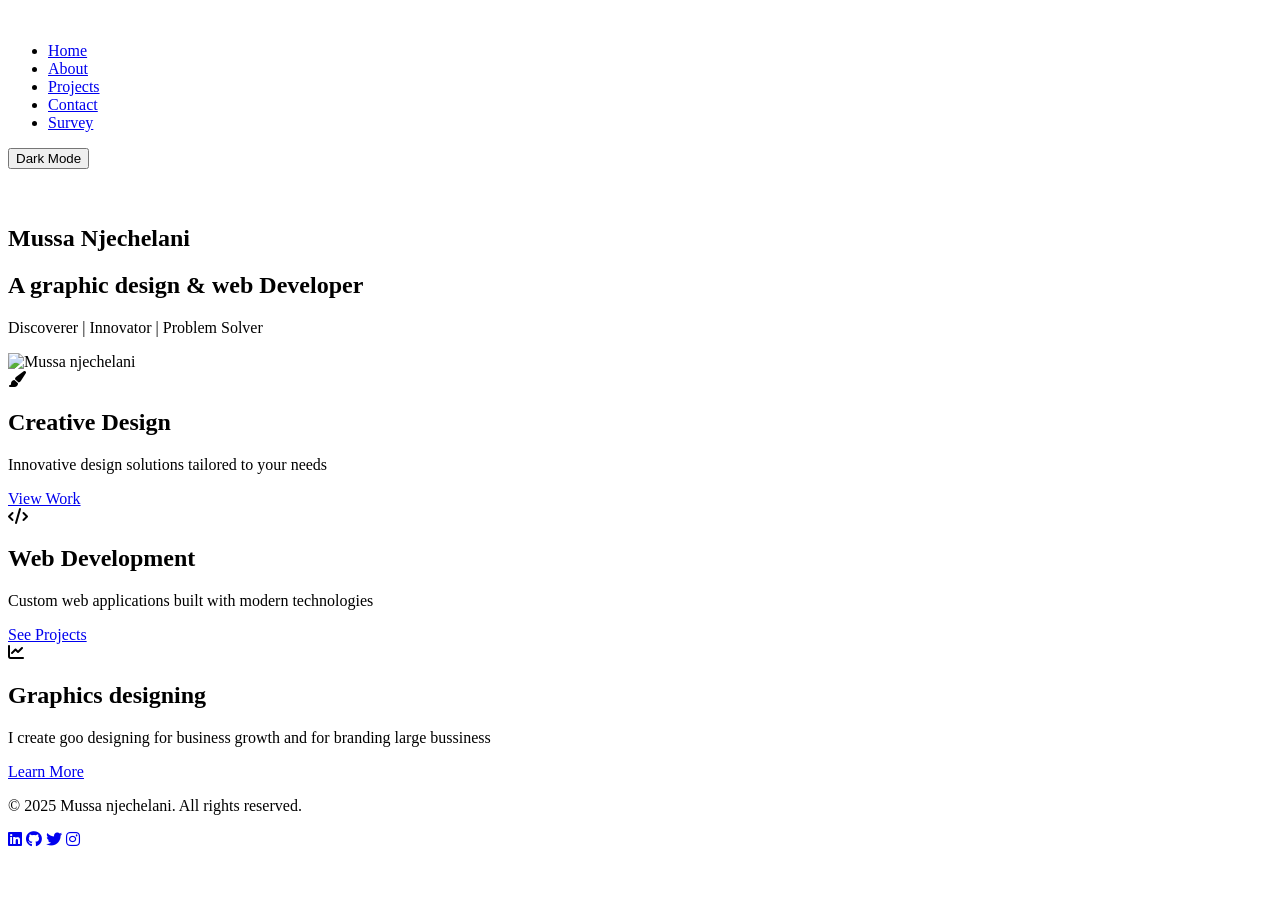
==== index.html @ d5f49f1e "Add files via upload" ====
<!DOCTYPE html>
<html lang="en">
<head>
    <meta charset="UTF-8">
    <meta name="viewport" content="width=device-width, initial-scale=1.0">
    <meta name="description" content="Professional portfolio of Mussa njechelani, Creative Photoshop & A&B Scale Developer">
    <meta name="keywords" content="portfolio, web development, design, Photoshop, developer">
    <meta name="author" content="Mussa Njechelani">
    <title>Pesonal portifolio | Homepage</title>
    <link rel="stylesheet" href="/css/style.css">
    <link rel="stylesheet" href="https://cdnjs.cloudflare.com/ajax/libs/font-awesome/6.0.0-beta3/css/all.min.css">
</head>
<body class="light-mode">
    <header>
        <div class="container">
            <div id="branding">
                <div class="logo">
                <img src="images/njechelani logo 3.png" width="100" alt="">
                </div>
            </div>
            <nav id="main-nav">
                <ul>
                    <li class="current"><a href="index.html">Home</a></li>
                    <li><a href="about.html">About</a></li>
                    <li><a href="projects.html">Projects</a></li>
                    <li><a href="contact.html">Contact</a></li>
                    <li><a href="survey.html">Survey</a></li>
                </ul>
            </nav>
            <button id="theme-toggle" class="theme-btn">Dark Mode</button>
        </div>
    </header>
<br><br>
    <section id="hero">
        <div class="container">
            <div id="greeting"></div>
            <h1>Mussa Njechelani</h1>
            <h2>A graphic design & web Developer</h2>
            <p>Discoverer | Innovator | Problem Solver</p>
            <img src="../images/mussa.png" width="40%" alt="Mussa njechelani" usemap="#profilemap">
            <map name="profilemap">
                <area shape="circle" coords="75,75,50" href="about.html" alt="About me">
            </map>
        </div>
    </section>

    <section id="quick-links">
        <div class="container">
            <article>
                <i class="fas fa-paint-brush"></i>
                <h2>Creative Design</h2>
                <p>Innovative design solutions tailored to your needs</p>
                <a href="projects.html" class="btn">View Work</a>
            </article>
            <article>
                <i class="fas fa-code"></i>
                <h2>Web Development</h2>
                <p>Custom web applications built with modern technologies</p>
                <a href="projects.html" class="btn">See Projects</a>
            </article>
            <article>
                <i class="fas fa-chart-line"></i>
                <h2>Graphics designing</h2>
                <p>I create goo designing for business growth and for branding large bussiness</p>
                <a href="about.html" class="btn">Learn More</a>
            </article>
        </div>
    </section>

    <footer>
        <div class="container">
            <div class="container">
                <p>&copy; 2025 Mussa njechelani. All rights reserved.</p>
                <div class="social">
                    <a href="#"><i class="fab fa-linkedin"></i></a>
                    <a href="#"><i class="fab fa-github"></i></a>
                    <a href="#"><i class="fab fa-twitter"></i></a>
                    <a href="#"><i class="fab fa-instagram"></i></a>
                </div>
            </div>
    </footer>

    <script src="/js/script.js"></script>
</body>
</html>
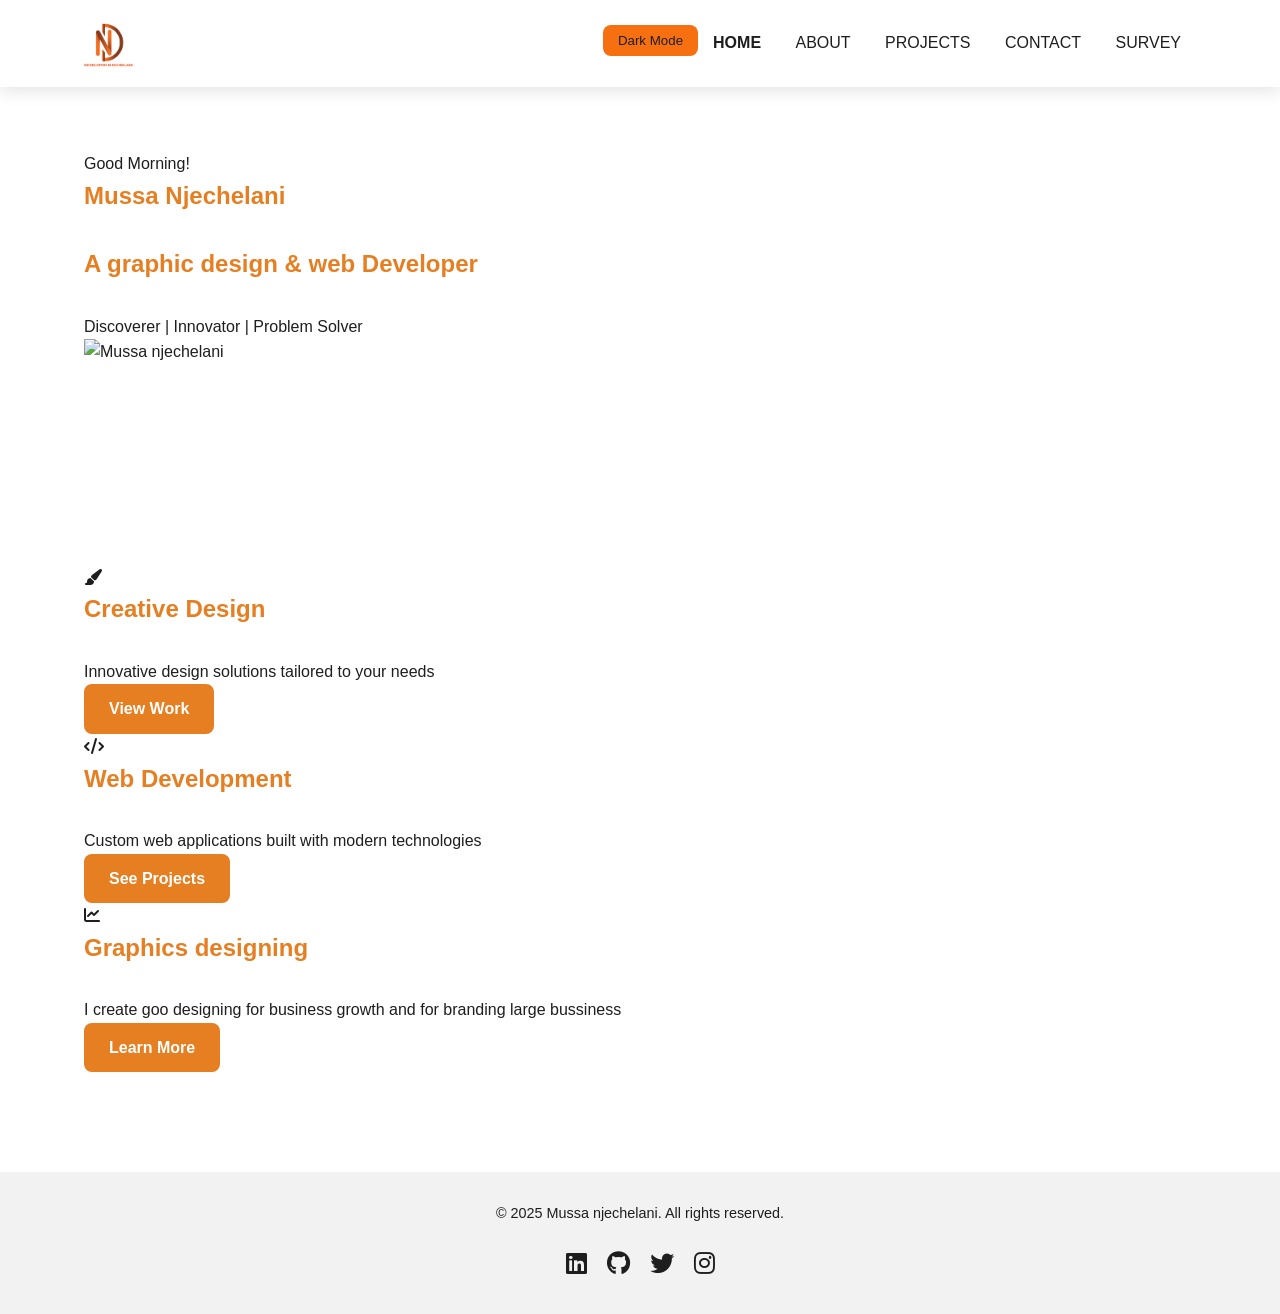
==== commit 62e1fd4d: "Update index.html" ====
--- a/index.html
+++ b/index.html
@@ -7,7 +7,7 @@
     <meta name="keywords" content="portfolio, web development, design, Photoshop, developer">
     <meta name="author" content="Mussa Njechelani">
     <title>Pesonal portifolio | Homepage</title>
-    <link rel="stylesheet" href="/css/style.css">
+    <link rel="stylesheet" href="style.css">
     <link rel="stylesheet" href="https://cdnjs.cloudflare.com/ajax/libs/font-awesome/6.0.0-beta3/css/all.min.css">
 </head>
 <body class="light-mode">
@@ -15,7 +15,7 @@
         <div class="container">
             <div id="branding">
                 <div class="logo">
-                <img src="images/njechelani logo 3.png" width="100" alt="">
+                <img src="njechelani logo 3.png" width="100" alt="">
                 </div>
             </div>
             <nav id="main-nav">
@@ -37,7 +37,7 @@
             <h1>Mussa Njechelani</h1>
             <h2>A graphic design & web Developer</h2>
             <p>Discoverer | Innovator | Problem Solver</p>
-            <img src="../images/mussa.png" width="40%" alt="Mussa njechelani" usemap="#profilemap">
+            <img src="mussa.png" width="40%" alt="Mussa njechelani" usemap="#profilemap">
             <map name="profilemap">
                 <area shape="circle" coords="75,75,50" href="about.html" alt="About me">
             </map>
@@ -80,6 +80,6 @@
             </div>
     </footer>
 
-    <script src="/js/script.js"></script>
+    <script src="script.js"></script>
 </body>
-</html>+</html>
--- a/style.css
+++ b/style.css
@@ -0,0 +1,835 @@
+/* styles.css - Unified Styles for All Pages */
+
+:root {
+    /* Dark Mode Colors */
+    --dark-void: #16151A;
+    --liquid-lova: #F67011;
+    --gloun-lova: #873800;
+    --slate-grey: #262626;
+    --dusty-grey: #878787;
+    --marigold: #FFE4D0;
+    
+    /* Light Mode Colors */
+    --light-bg: #fff;
+    --light-text: #1e1e1e;
+    --light-card: #f2f2f2;
+    --light-highlight: #e67e22;
+    
+    /* Common Styles */
+    --border-radius: 8px;
+    --box-shadow: 0 5px 15px rgba(0, 0, 0, 0.1);
+    --transition: all 0.3s ease;
+    /* Common Variables */
+
+    --dark-void: #16151A;
+    --liquid-lova: #F67011;
+    --gloun-lova: #873800;
+    --slate-grey: #262626;
+    --dusty-grey: #878787;
+    --marigold: #FFE4D0;
+}
+
+header {
+    background: var(--light-bg);
+    color: var(--text-light);
+    padding: 20px 0;
+    position: fixed;
+    width: 100%;
+    top: 0;
+    z-index: 1000;
+    box-shadow: var(--box-shadow);
+    transition: var(--transition);
+  }
+  
+  .dark-mode header {
+    background: var(--primary-dark);
+    color: var(--text-dark);
+  }
+  
+  #branding {
+    float: left;
+  }
+  
+  #branding h1 {
+    font-size: 1.8rem;
+
+  }
+  
+  .highlight {
+    color: var(--accent-light);
+  }
+  
+  .dark-mode .highlight {
+    color: var(--accent-dark);
+  }
+  
+  /* Navigation */
+  #main-nav ul {
+    float: right;
+    list-style: none;
+    margin-top: 10px;
+  }
+  
+  #main-nav li {
+    display: inline;
+    padding: 0 15px;
+  }
+  
+  #main-nav a {
+    color: var(--text-light);
+    text-decoration: none;
+    text-transform: uppercase;
+    font-size: 1rem;
+    transition: var(--transition);
+  }
+  
+  .dark-mode #main-nav a {
+    color: var(--text-dark);
+  }
+  
+  #main-nav a:hover, #main-nav .current a {
+    color: var(--accent-light);
+    font-weight: bold;
+  }
+  
+  .dark-mode #main-nav a:hover, 
+  .dark-mode #main-nav .current a {
+    color: var(--accent-dark);
+  }
+  
+  /* Theme Toggle Button */
+  
+  .theme-btn {
+    background: var(--liquid-lova);
+    color: var(--text-light);
+    border: none;
+    padding: 8px 15px;
+    border-radius: var(--border-radius);
+    cursor: pointer;
+    float: right;
+    margin-left: 20px;
+    margin-top: 5px;
+    transition: var(--transition);
+  }
+
+  #theme-toggle:hover {
+    background-color: var(--gloun-lova); /* Hover effect with Gloun Lova */
+  }
+  .dark-mode .theme-btn {
+    background: var(--secondary-dark);
+    color: var(--text-dark);
+  }
+  
+  .theme-btn:hover {
+    background: var(--highlight);
+    transform: translateY(-2px);
+  }
+  
+  /* Mobile Menu Button */
+  .mobile-menu-btn {
+    display: none;
+    background: transparent;
+    border: none;
+    color: var(--text-light);
+    font-size: 1.5rem;
+    cursor: pointer;
+    float: right;
+    margin-top: 5px;
+  }
+  
+  .dark-mode .mobile-menu-btn {
+    color: var(--text-dark);
+  }
+
+/* Dark Mode Styling */
+body.dark-mode header {
+    background-color: var(--slate-grey);
+}
+
+body.dark-mode #branding h1 {
+    color: var(--marigold);
+}
+
+body.dark-mode #main-nav ul li a {
+    color: var(--marigold);
+}
+
+body.dark-mode #main-nav ul li a:hover {
+    color: var(--liquid-lova);
+}
+
+body.dark-mode #theme-toggle {
+    background-color: var(--liquid-lova);
+    color: white;
+}
+
+body.dark-mode #theme-toggle:hover {
+    background-color: var(--gloun-lova);
+}
+
+
+  
+
+
+
+
+/* Base Styles */
+* {
+    margin: 0;
+    padding: 0;
+    box-sizing: border-box;
+}
+
+body {
+    font-family: 'Segoe UI', sans-serif;
+    background-color: var(--dark-void);
+    color: var(--marigold);
+    line-height: 1.6;
+    transition: var(--transition);
+}
+
+body.light-mode {
+    background-color: var(--light-bg);
+    color: var(--light-text);
+}
+
+.container {
+    width: 90%;
+    max-width: 1200px;
+    margin: 0 auto;
+    padding: 0 20px;
+}
+
+/* Header/Navigation */
+.navbar {
+    position: fixed;
+    width: 100%;
+    background-color: var(--slate-grey);
+    color: white;
+    padding: 15px 10%;
+    display: flex;
+    justify-content: space-between;
+    align-items: center;
+    z-index: 1000;
+    top: 0;
+    transition: var(--transition);
+}
+
+body.light-mode .navbar {
+    background-color: var(--light-card);
+}
+
+.logo img {
+    width: 50px;
+    height: auto;
+    display: block;
+}
+
+.nav-links {
+    display: flex;
+    gap: 25px;
+    list-style: none;
+}
+
+.nav-links a {
+    color: var(--marigold);
+    text-decoration: none;
+    font-weight: 500;
+    transition: var(--transition);
+    display: flex;
+    align-items: center;
+    gap: 8px;
+}
+
+body.light-mode .nav-links a {
+    color: var(--light-text);
+}
+
+.nav-links a:hover {
+    color: var(--liquid-lova);
+}
+
+body.light-mode .nav-links a:hover {
+    color: var(--light-highlight);
+}
+
+.toggle-btn {
+    background: none;
+    border: none;
+    font-size: 1.4rem;
+    cursor: pointer;
+    color: var(--marigold);
+    transition: var(--transition);
+}
+
+body.light-mode .toggle-btn {
+    color: var(--light-text);
+}
+
+.toggle-btn:hover {
+    transform: scale(1.1);
+}
+
+/* Hero Section */
+.hero {
+    display: flex;
+    justify-content: space-between;
+    align-items: center;
+    padding: 150px 10% 60px;
+    background: linear-gradient(to right, var(--dark-void), var(--liquid-lova));
+    min-height: 100vh;
+}
+
+body.light-mode .hero {
+    background: linear-gradient(to right, var(--light-bg), var(--light-highlight));
+}
+
+.content h1 {
+    font-size: 2.5rem;
+    margin-bottom: 20px;
+}
+
+.content p {
+    font-size: 1.2rem;
+    color: var(--marigold);
+    margin-bottom: 30px;
+}
+
+body.light-mode .content p {
+    color: var(--light-text);
+}
+
+.highlight {
+    color: var(--liquid-lova);
+}
+
+body.light-mode .highlight {
+    color: var(--light-highlight);
+}
+
+.profile-pic {
+    width: 300px;
+    border-radius: var(--border-radius);
+    box-shadow: var(--box-shadow);
+    transition: var(--transition);
+}
+
+.profile-pic:hover {
+    transform: scale(1.05);
+}
+
+/* Common Section Styles */
+section {
+    padding: 100px 0;
+    position: relative;
+}
+
+h1, h2, h3 {
+    margin-bottom: 30px;
+    color: var(--liquid-lova);
+}
+
+body.light-mode h1,
+body.light-mode h2,
+body.light-mode h3 {
+    color: var(--light-highlight);
+}
+
+/* About Page */
+#about .container {
+    padding-top: 80px;
+}
+
+.two-column {
+    display: grid;
+    grid-template-columns: repeat(auto-fit, minmax(300px, 1fr));
+    gap: 30px;
+    margin-bottom: 50px;
+}
+
+#about article {
+    background-color: var(--slate-grey);
+    padding: 30px;
+    border-radius: var(--border-radius);
+    box-shadow: var(--box-shadow);
+    transition: var(--transition);
+}
+
+body.light-mode #about article {
+    background-color: var(--light-card);
+}
+
+#about article:hover {
+    transform: translateY(-10px);
+}
+
+#about h2 {
+    display: flex;
+    align-items: center;
+    gap: 15px;
+}
+
+.skills {
+    background-color: var(--slate-grey);
+    padding: 30px;
+    border-radius: var(--border-radius);
+    margin: 40px 0;
+    box-shadow: var(--box-shadow);
+}
+
+body.light-mode .skills {
+    background-color: var(--light-card);
+}
+
+table {
+    width: 100%;
+    border-collapse: collapse;
+    margin-top: 20px;
+}
+
+th {
+    background-color: var(--liquid-lova);
+    color: white;
+    padding: 15px;
+    text-align: left;
+}
+
+body.light-mode th {
+    background-color: var(--light-highlight);
+}
+
+td {
+    padding: 15px;
+    border-bottom: 1px solid var(--dark-void);
+    color: var(--marigold);
+}
+
+body.light-mode td {
+    color: var(--light-text);
+    border-bottom: 1px solid #ddd;
+}
+
+/* Projects Page */
+.three-column {
+    display: grid;
+    grid-template-columns: repeat(auto-fit, minmax(300px, 1fr));
+    gap: 30px;
+}
+
+.project-card {
+    background-color: var(--slate-grey);
+    border-radius: var(--border-radius);
+    overflow: hidden;
+    box-shadow: var(--box-shadow);
+    transition: var(--transition);
+}
+
+body.light-mode .project-card {
+    background-color: var(--light-card);
+}
+
+.project-card:hover {
+    transform: translateY(-10px);
+}
+
+.project-card img {
+    width: 100%;
+    height: 200px;
+    object-fit: cover;
+}
+
+.project-card h2 {
+    padding: 20px 20px 10px;
+}
+
+.project-card p {
+    padding: 0 20px 20px;
+    color: var(--dusty-grey);
+}
+
+body.light-mode .project-card p {
+    color: var(--light-text);
+}
+
+.project-details {
+    padding: 0 20px 20px;
+    display: none;
+}
+
+.details-btn {
+    background-color: var(--liquid-lova);
+    color: white;
+    border: none;
+    padding: 10px 20px;
+    margin: 0 20px 20px;
+    border-radius: var(--border-radius);
+    cursor: pointer;
+    transition: var(--transition);
+}
+
+body.light-mode .details-btn {
+    background-color: var(--light-highlight);
+}
+
+.details-btn:hover {
+    opacity: 0.9;
+}
+
+/* Contact Page */
+.contact-container {
+    display: grid;
+    grid-template-columns: repeat(auto-fit, minmax(300px, 1fr));
+    gap: 40px;
+}
+
+.contact-info {
+    background-color: var(--slate-grey);
+    padding: 30px;
+    border-radius: var(--border-radius);
+    box-shadow: var(--box-shadow);
+}
+
+body.light-mode .contact-info {
+    background-color: var(--light-card);
+}
+
+.contact-method {
+    display: flex;
+    align-items: center;
+    margin-bottom: 20px;
+    gap: 15px;
+}
+
+.contact-form {
+    background-color: var(--slate-grey);
+    padding: 30px;
+    border-radius: var(--border-radius);
+    box-shadow: var(--box-shadow);
+}
+
+body.light-mode .contact-form {
+    background-color: var(--light-card);
+}
+
+.form-group {
+    margin-bottom: 20px;
+}
+
+.form-group label {
+    display: block;
+    margin-bottom: 8px;
+    font-weight: 500;
+}
+
+.form-group input,
+.form-group select,
+.form-group textarea {
+    width: 100%;
+    padding: 12px;
+    border-radius: var(--border-radius);
+    border: none;
+    background-color: var(--dark-void);
+    color: var(--marigold);
+    transition: var(--transition);
+}
+
+body.light-mode .form-group input,
+body.light-mode .form-group select,
+body.light-mode .form-group textarea {
+    background-color: var(--light-bg);
+    color: var(--light-text);
+    border: 1px solid #ddd;
+}
+
+.form-group textarea {
+    resize: vertical;
+    min-height: 150px;
+}
+
+/* Survey Page */
+#survey-form {
+    background-color: var(--slate-grey);
+    padding: 30px;
+    border-radius: var(--border-radius);
+    box-shadow: var(--box-shadow);
+}
+
+body.light-mode #survey-form {
+    background-color: var(--light-card);
+}
+
+fieldset {
+    border: none;
+    margin-bottom: 30px;
+    padding: 0;
+}
+
+legend {
+    font-size: 1.2rem;
+    font-weight: 500;
+    margin-bottom: 15px;
+    color: var(--liquid-lova);
+    display: flex;
+    align-items: center;
+    gap: 10px;
+}
+
+body.light-mode legend {
+    color: var(--light-highlight);
+}
+
+.radio-group,
+.checkbox-group {
+    margin-bottom: 15px;
+    display: flex;
+    align-items: center;
+}
+
+.radio-group input,
+.checkbox-group input {
+    margin-right: 10px;
+}
+
+.char-counter {
+    text-align: right;
+    font-size: 0.8rem;
+    color: var(--dusty-grey);
+    margin-top: 5px;
+}
+
+/* Buttons */
+.btn {
+    background-color: var(--liquid-lova);
+    color: white;
+    border: none;
+    padding: 12px 25px;
+    border-radius: var(--border-radius);
+    font-weight: bold;
+    cursor: pointer;
+    transition: var(--transition);
+    display: inline-block;
+    text-decoration: none;
+    text-align: center;
+}
+
+body.light-mode .btn {
+    background-color: var(--light-highlight);
+}
+
+.btn:hover {
+    background-color: var(--gloun-lova);
+    transform: translateY(-3px);
+    box-shadow: 0 10px 20px rgba(0, 0, 0, 0.2);
+}
+
+body.light-mode .btn:hover {
+    background-color: #d35400;
+}
+
+.btn.outline {
+    background: transparent;
+    border: 2px solid var(--liquid-lova);
+    color: var(--liquid-lova);
+}
+
+body.light-mode .btn.outline {
+    border-color: var(--light-highlight);
+    color: var(--light-highlight);
+}
+
+.btn.outline:hover {
+    background-color: var(--liquid-lova);
+    color: white;
+}
+
+body.light-mode .btn.outline:hover {
+    background-color: var(--light-highlight);
+}
+
+/* Footer */
+footer {
+    background-color: var(--slate-grey);
+    text-align: center;
+    padding: 30px;
+    font-size: 0.9rem;
+    color: var(--dusty-grey);
+}
+
+body.light-mode footer {
+    background-color: var(--light-card);
+    color: var(--light-text);
+}
+
+.social {
+    display: flex;
+    justify-content: center;
+    gap: 20px;
+    margin-top: 20px;
+}
+
+.social a {
+    color: var(--marigold);
+    font-size: 1.5rem;
+    transition: var(--transition);
+}
+
+body.light-mode .social a {
+    color: var(--light-text);
+}
+
+.social a:hover {
+    color: var(--liquid-lova);
+    transform: translateY(-3px);
+}
+
+body.light-mode .social a:hover {
+    color: var(--light-highlight);
+}
+
+/* Form Validation */
+input:invalid,
+textarea:invalid,
+select:invalid {
+    border-color: #ff6b6b;
+}
+
+.error-message {
+    color: #ff6b6b;
+    font-size: 0.8rem;
+    margin-top: 5px;
+    display: none;
+}
+
+input:invalid + .error-message,
+textarea:invalid + .error-message,
+select:invalid + .error-message {
+    display: block;
+}
+
+/* Responsive Design */
+@media (max-width: 768px) {
+    .navbar {
+        padding: 15px 5%;
+    }
+    
+    .hero {
+        flex-direction: column;
+        text-align: center;
+        padding: 120px 5% 60px;
+    }
+    
+    .profile-pic {
+        margin-top: 30px;
+        width: 200px;
+    }
+    
+    section {
+        padding: 80px 0;
+    }
+    
+    .nav-links {
+        display: none;
+        flex-direction: column;
+        position: absolute;
+        top: 80px;
+        left: 0;
+        width: 100%;
+        background-color: var(--slate-grey);
+        padding: 20px;
+    }
+    
+    body.light-mode .nav-links {
+        background-color: var(--light-card);
+    }
+    
+    .nav-links.show {
+        display: flex;
+    }
+    
+    .mobile-menu-btn {
+        display: block;
+    }
+}
+
+/* Comments Section */
+.comments textarea {
+    width: 100%;
+    height: 150px;
+    padding: 15px;
+    border-radius: var(--border-radius);
+    border: none;
+    background-color: var(--slate-grey);
+    color: var(--marigold);
+    margin-bottom: 20px;
+    resize: vertical;
+}
+
+body.light-mode .comments textarea {
+    background-color: var(--light-card);
+    color: var(--light-text);
+    border: 1px solid #ddd;
+}
+
+#commentList {
+    list-style: none;
+}
+
+#commentList li {
+    background-color: var(--slate-grey);
+    padding: 15px;
+    margin-bottom: 15px;
+    border-radius: var(--border-radius);
+    position: relative;
+    padding-left: 50px;
+}
+
+body.light-mode #commentList li {
+    background-color: var(--light-card);
+}
+
+#commentList li:before {
+    content: "\f075";
+    font-family: "Font Awesome 6 Free";
+    font-weight: 900;
+    position: absolute;
+    left: 15px;
+    top: 15px;
+    color: var(--liquid-lova);
+}
+
+body.light-mode #commentList li:before {
+    color: var(--light-highlight);
+}
+
+/* Map Container */
+.map-container {
+    margin-top: 50px;
+    border-radius: var(--border-radius);
+    overflow: hidden;
+    box-shadow: var(--box-shadow);
+}
+
+/* Utility Classes */
+.text-center {
+    text-align: center;
+}
+
+.mt-20 {
+    margin-top: 20px;
+}
+
+.mb-20 {
+    margin-bottom: 20px;
+}
+
+.logo{
+    .logo {
+        width: 150px;
+        height: auto; /* Keeps the aspect ratio */
+        display: block; /* Prevents extra space under the image */
+        margin: 0 auto; /* Centers the logo if block-level */
+        padding: 10px 0; /* Optional spacing */
+        object-fit: contain; /* Optional: makes sure it scales well */
+      }
+      
+}
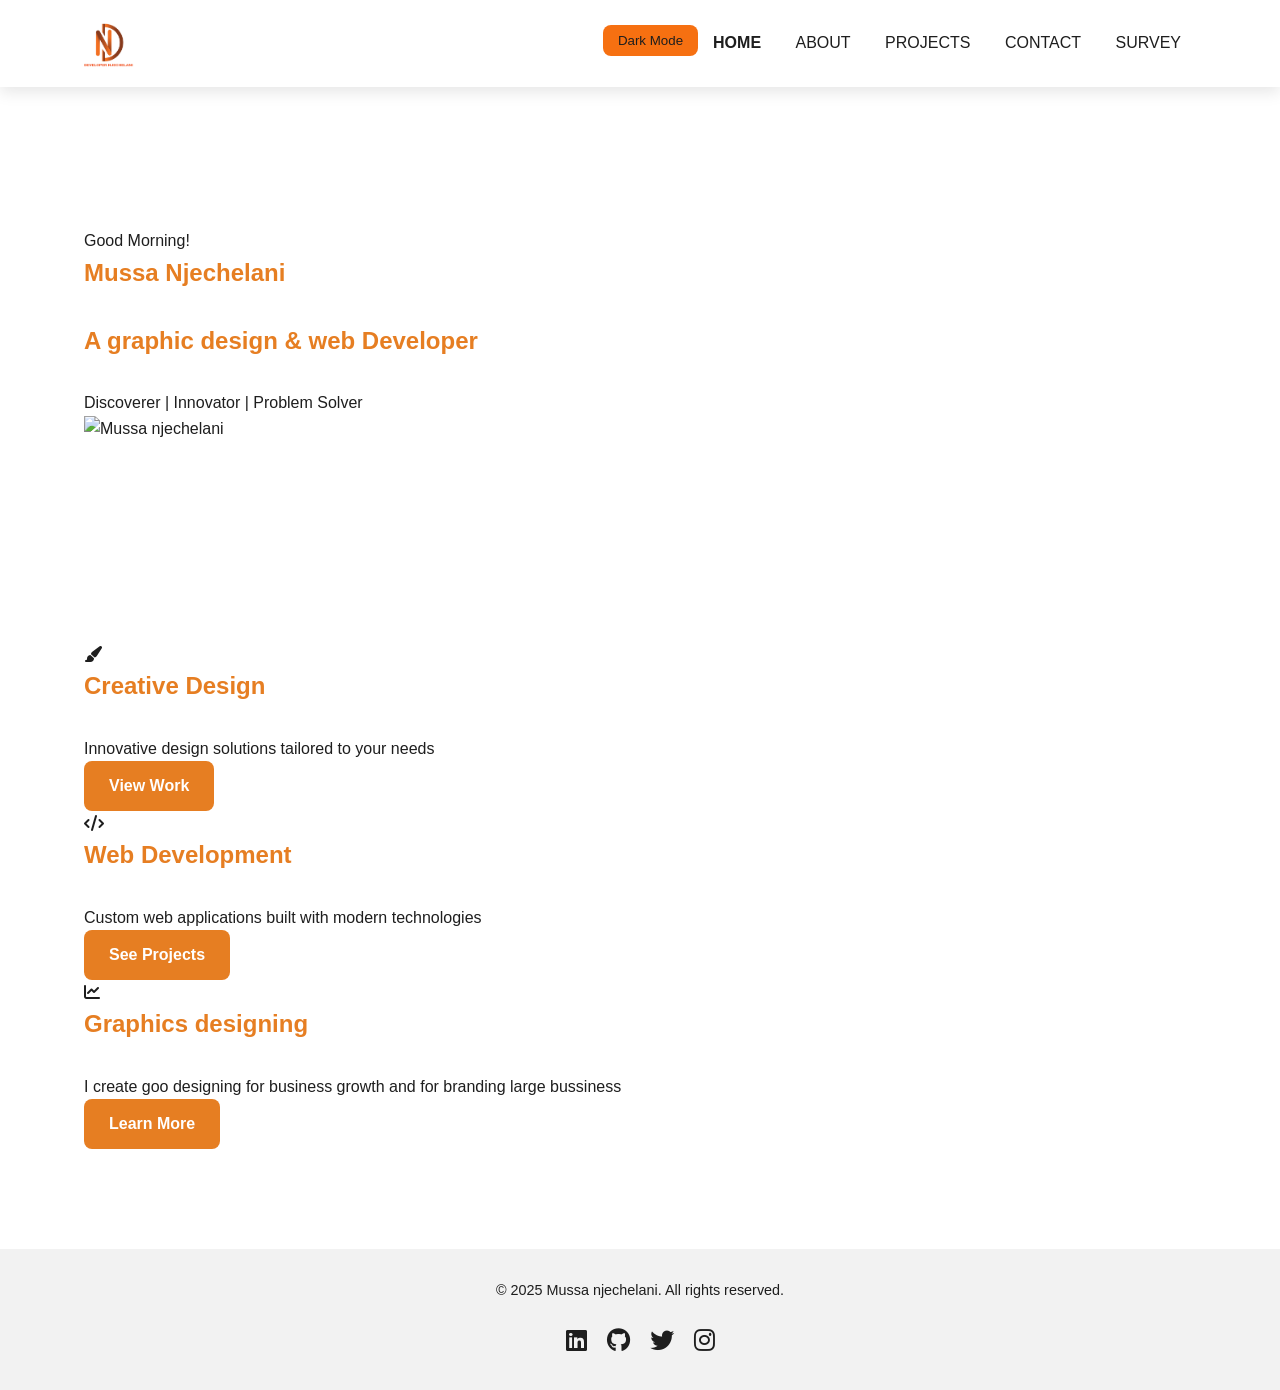
==== commit d836edce: "Update index.html" ====
--- a/index.html
+++ b/index.html
@@ -30,7 +30,7 @@
             <button id="theme-toggle" class="theme-btn">Dark Mode</button>
         </div>
     </header>
-<br><br>
+<br><br><br><br><br>
     <section id="hero">
         <div class="container">
             <div id="greeting"></div>
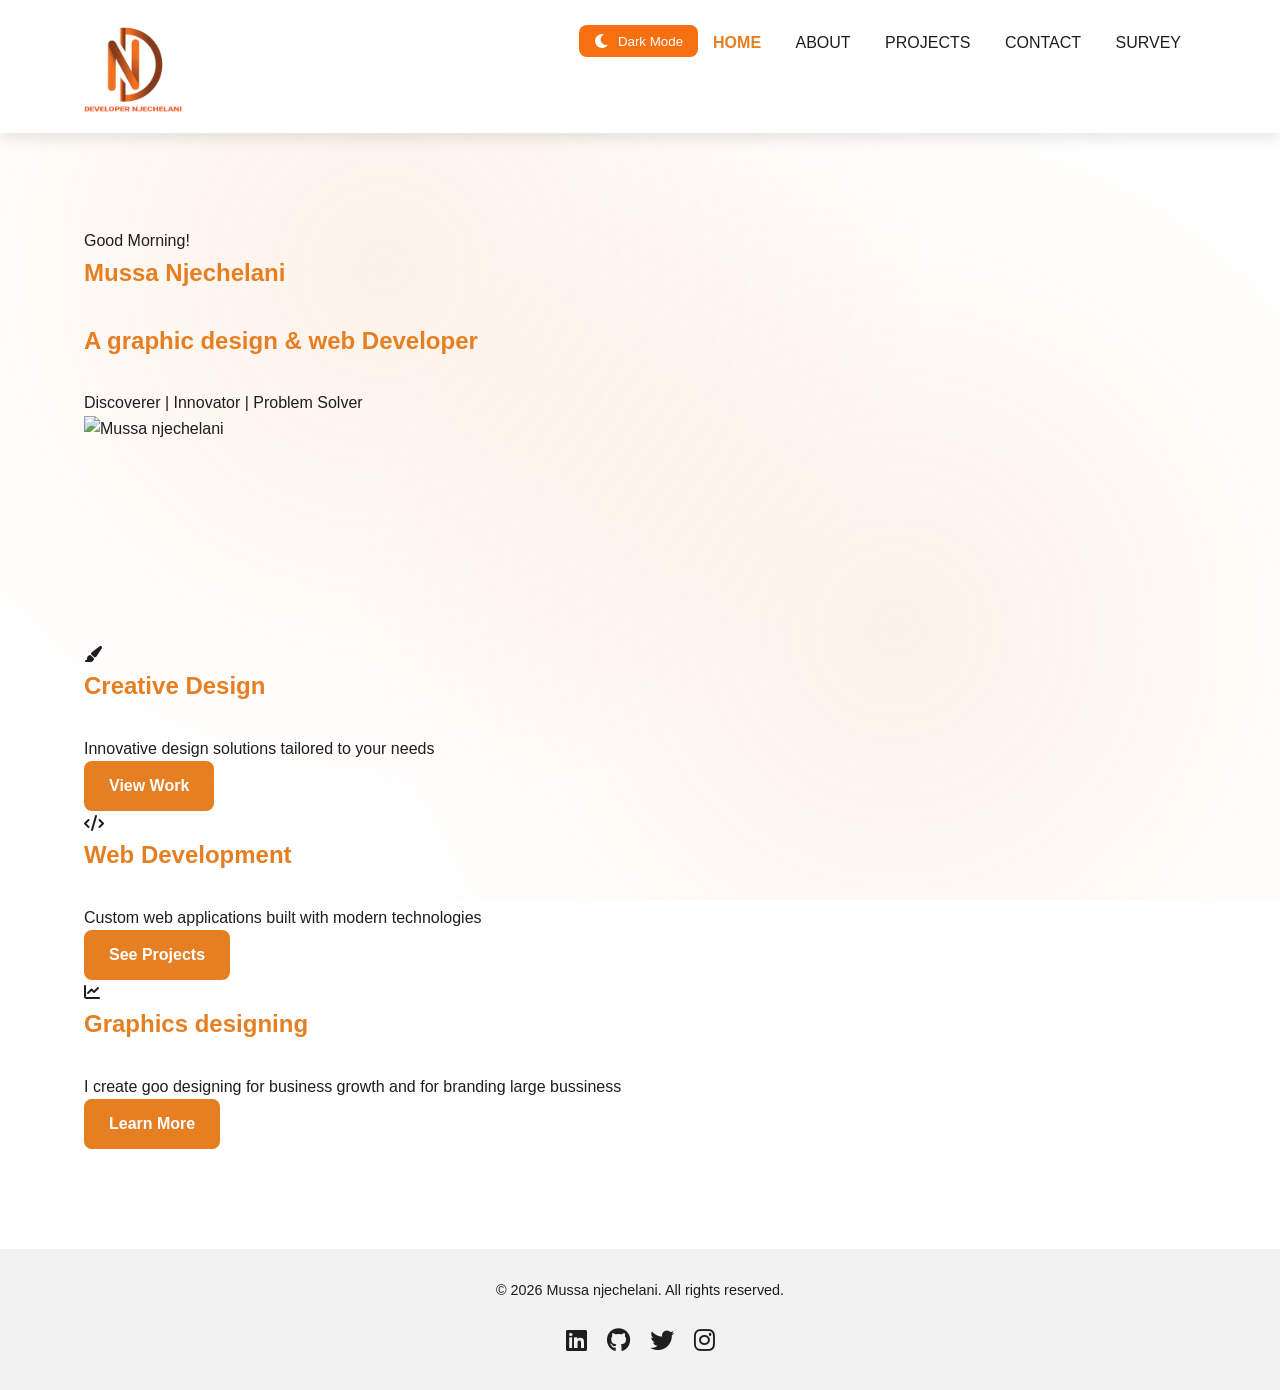
==== commit e5ccd581: "Fix typos and improve HTML structure Corrected typos in the title and content, updated button for da" ====
--- a/index.html
+++ b/index.html
@@ -6,7 +6,7 @@
     <meta name="description" content="Professional portfolio of Mussa njechelani, Creative Photoshop & A&B Scale Developer">
     <meta name="keywords" content="portfolio, web development, design, Photoshop, developer">
     <meta name="author" content="Mussa Njechelani">
-    <title>Pesonal portifolio | Homepage</title>
+    <title>Personal Portfolio | Homepage</title>
     <link rel="stylesheet" href="style.css">
     <link rel="stylesheet" href="https://cdnjs.cloudflare.com/ajax/libs/font-awesome/6.0.0-beta3/css/all.min.css">
 </head>
@@ -15,7 +15,7 @@
         <div class="container">
             <div id="branding">
                 <div class="logo">
-                <img src="njechelani logo 3.png" width="100" alt="">
+                    <img src="njechelani logo 3.png" width="100" alt="">
                 </div>
             </div>
             <nav id="main-nav">
@@ -27,10 +27,11 @@
                     <li><a href="survey.html">Survey</a></li>
                 </ul>
             </nav>
-            <button id="theme-toggle" class="theme-btn">Dark Mode</button>
+            <button id="theme-toggle" class="theme-btn"><i class="fas fa-moon"></i> Dark Mode</button>
+            <button id="mobile-menu-button" class="mobile-menu-btn"><i class="fas fa-bars"></i></button>
         </div>
     </header>
-<br><br><br><br><br>
+    <br><br><br><br><br>
     <section id="hero">
         <div class="container">
             <div id="greeting"></div>
@@ -69,15 +70,14 @@
 
     <footer>
         <div class="container">
-            <div class="container">
-                <p>&copy; 2025 Mussa njechelani. All rights reserved.</p>
-                <div class="social">
-                    <a href="#"><i class="fab fa-linkedin"></i></a>
-                    <a href="#"><i class="fab fa-github"></i></a>
-                    <a href="#"><i class="fab fa-twitter"></i></a>
-                    <a href="#"><i class="fab fa-instagram"></i></a>
-                </div>
+            <p>&copy; 2025 Mussa njechelani. All rights reserved.</p>
+            <div class="social">
+                <a href="#"><i class="fab fa-linkedin"></i></a>
+                <a href="#"><i class="fab fa-github"></i></a>
+                <a href="#"><i class="fab fa-twitter"></i></a>
+                <a href="#"><i class="fab fa-instagram"></i></a>
             </div>
+        </div>
     </footer>
 
     <script src="script.js"></script>
--- a/style.css
+++ b/style.css
@@ -19,19 +19,11 @@
     --border-radius: 8px;
     --box-shadow: 0 5px 15px rgba(0, 0, 0, 0.1);
     --transition: all 0.3s ease;
-    /* Common Variables */
-
-    --dark-void: #16151A;
-    --liquid-lova: #F67011;
-    --gloun-lova: #873800;
-    --slate-grey: #262626;
-    --dusty-grey: #878787;
-    --marigold: #FFE4D0;
 }
 
 header {
     background: var(--light-bg);
-    color: var(--text-light);
+    color: var(--light-text);
     padding: 20px 0;
     position: fixed;
     width: 100%;
@@ -39,69 +31,67 @@
     z-index: 1000;
     box-shadow: var(--box-shadow);
     transition: var(--transition);
-  }
-  
-  .dark-mode header {
-    background: var(--primary-dark);
-    color: var(--text-dark);
-  }
-  
-  #branding {
+}
+
+.dark-mode header {
+    background: var(--slate-grey);
+    color: var(--marigold);
+}
+
+#branding {
     float: left;
-  }
-  
-  #branding h1 {
+}
+
+#branding h1 {
     font-size: 1.8rem;
-
-  }
-  
-  .highlight {
-    color: var(--accent-light);
-  }
-  
-  .dark-mode .highlight {
-    color: var(--accent-dark);
-  }
-  
-  /* Navigation */
-  #main-nav ul {
+}
+
+.highlight {
+    color: var(--light-highlight);
+}
+
+.dark-mode .highlight {
+    color: var(--liquid-lova);
+}
+
+/* Navigation */
+#main-nav ul {
     float: right;
     list-style: none;
     margin-top: 10px;
-  }
-  
-  #main-nav li {
+}
+
+#main-nav li {
     display: inline;
     padding: 0 15px;
-  }
-  
-  #main-nav a {
-    color: var(--text-light);
+}
+
+#main-nav a {
+    color: var(--light-text);
     text-decoration: none;
     text-transform: uppercase;
     font-size: 1rem;
     transition: var(--transition);
-  }
-  
-  .dark-mode #main-nav a {
-    color: var(--text-dark);
-  }
-  
-  #main-nav a:hover, #main-nav .current a {
-    color: var(--accent-light);
+}
+
+.dark-mode #main-nav a {
+    color: var(--marigold);
+}
+
+#main-nav a:hover, #main-nav .current a {
+    color: var(--light-highlight);
     font-weight: bold;
-  }
-  
-  .dark-mode #main-nav a:hover, 
-  .dark-mode #main-nav .current a {
-    color: var(--accent-dark);
-  }
-  
-  /* Theme Toggle Button */
-  
-  .theme-btn {
+}
+
+.dark-mode #main-nav a:hover, 
+.dark-mode #main-nav .current a {
+    color: var(--liquid-lova);
+}
+
+/* Theme Toggle Button */
+.theme-btn {
     background: var(--liquid-lova);
-    color: var(--text-light);
+    color: white;
     border: none;
     padding: 8px 15px;
     border-radius: var(--border-radius);
@@ -110,68 +100,74 @@
     margin-left: 20px;
     margin-top: 5px;
     transition: var(--transition);
-  }
-
-  #theme-toggle:hover {
-    background-color: var(--gloun-lova); /* Hover effect with Gloun Lova */
-  }
-  .dark-mode .theme-btn {
-    background: var(--secondary-dark);
-    color: var(--text-dark);
-  }
-  
-  .theme-btn:hover {
-    background: var(--highlight);
+    display: flex;
+    align-items: center;
+    gap: 8px;
+}
+
+.theme-btn i {
+    font-size: 1rem;
+}
+
+.theme-btn:hover {
+    background-color: var(--gloun-lova);
     transform: translateY(-2px);
-  }
-  
-  /* Mobile Menu Button */
-  .mobile-menu-btn {
+}
+
+.dark-mode .theme-btn {
+    background: var(--liquid-lova);
+    color: white;
+}
+
+/* Mobile Menu Button */
+.mobile-menu-btn {
     display: none;
     background: transparent;
     border: none;
-    color: var(--text-light);
+    color: var(--light-text);
     font-size: 1.5rem;
     cursor: pointer;
-    float: right;
-    margin-top: 5px;
-  }
-  
-  .dark-mode .mobile-menu-btn {
-    color: var(--text-dark);
-  }
-
-/* Dark Mode Styling */
-body.dark-mode header {
-    background-color: var(--slate-grey);
-}
-
-body.dark-mode #branding h1 {
+    margin-left: 10px;
+    transition: var(--transition);
+}
+
+.dark-mode .mobile-menu-btn {
     color: var(--marigold);
 }
 
-body.dark-mode #main-nav ul li a {
-    color: var(--marigold);
-}
-
-body.dark-mode #main-nav ul li a:hover {
+.mobile-menu-btn:hover {
+    color: var(--light-highlight);
+}
+
+.dark-mode .mobile-menu-btn:hover {
     color: var(--liquid-lova);
 }
 
-body.dark-mode #theme-toggle {
-    background-color: var(--liquid-lova);
-    color: white;
-}
-
-body.dark-mode #theme-toggle:hover {
-    background-color: var(--gloun-lova);
-}
-
-
-  
-
-
-
+/* Background Animation */
+body::before {
+    content: '';
+    position: fixed;
+    top: 0;
+    left: 0;
+    width: 100%;
+    height: 100%;
+    background: radial-gradient(circle at 30% 30%, rgba(246, 112, 17, 0.1) 0%, transparent 50%),
+                radial-gradient(circle at 70% 70%, rgba(135, 56, 0, 0.1) 0%, transparent 50%);
+    animation: gradientShift 15s ease infinite;
+    pointer-events: none;
+    z-index: -1;
+}
+
+@keyframes gradientShift {
+    0% { background-position: 0% 0%; }
+    50% { background-position: 100% 100%; }
+    100% { background-position: 0% 0%; }
+}
+
+body.light-mode::before {
+    background: radial-gradient(circle at 30% 30%, rgba(230, 126, 34, 0.1) 0%, transparent 50%),
+                radial-gradient(circle at 70% 70%, rgba(230, 126, 34, 0.1) 0%, transparent 50%);
+}
 
 /* Base Styles */
 * {
@@ -198,124 +194,6 @@
     max-width: 1200px;
     margin: 0 auto;
     padding: 0 20px;
-}
-
-/* Header/Navigation */
-.navbar {
-    position: fixed;
-    width: 100%;
-    background-color: var(--slate-grey);
-    color: white;
-    padding: 15px 10%;
-    display: flex;
-    justify-content: space-between;
-    align-items: center;
-    z-index: 1000;
-    top: 0;
-    transition: var(--transition);
-}
-
-body.light-mode .navbar {
-    background-color: var(--light-card);
-}
-
-.logo img {
-    width: 50px;
-    height: auto;
-    display: block;
-}
-
-.nav-links {
-    display: flex;
-    gap: 25px;
-    list-style: none;
-}
-
-.nav-links a {
-    color: var(--marigold);
-    text-decoration: none;
-    font-weight: 500;
-    transition: var(--transition);
-    display: flex;
-    align-items: center;
-    gap: 8px;
-}
-
-body.light-mode .nav-links a {
-    color: var(--light-text);
-}
-
-.nav-links a:hover {
-    color: var(--liquid-lova);
-}
-
-body.light-mode .nav-links a:hover {
-    color: var(--light-highlight);
-}
-
-.toggle-btn {
-    background: none;
-    border: none;
-    font-size: 1.4rem;
-    cursor: pointer;
-    color: var(--marigold);
-    transition: var(--transition);
-}
-
-body.light-mode .toggle-btn {
-    color: var(--light-text);
-}
-
-.toggle-btn:hover {
-    transform: scale(1.1);
-}
-
-/* Hero Section */
-.hero {
-    display: flex;
-    justify-content: space-between;
-    align-items: center;
-    padding: 150px 10% 60px;
-    background: linear-gradient(to right, var(--dark-void), var(--liquid-lova));
-    min-height: 100vh;
-}
-
-body.light-mode .hero {
-    background: linear-gradient(to right, var(--light-bg), var(--light-highlight));
-}
-
-.content h1 {
-    font-size: 2.5rem;
-    margin-bottom: 20px;
-}
-
-.content p {
-    font-size: 1.2rem;
-    color: var(--marigold);
-    margin-bottom: 30px;
-}
-
-body.light-mode .content p {
-    color: var(--light-text);
-}
-
-.highlight {
-    color: var(--liquid-lova);
-}
-
-body.light-mode .highlight {
-    color: var(--light-highlight);
-}
-
-.profile-pic {
-    width: 300px;
-    border-radius: var(--border-radius);
-    box-shadow: var(--box-shadow);
-    transition: var(--transition);
-}
-
-.profile-pic:hover {
-    transform: scale(1.05);
 }
 
 /* Common Section Styles */
@@ -708,46 +586,69 @@
 
 /* Responsive Design */
 @media (max-width: 768px) {
-    .navbar {
-        padding: 15px 5%;
-    }
-    
+    header .container {
+        display: flex;
+        align-items: center;
+        justify-content: space-between;
+        flex-wrap: wrap;
+    }
+
+    #branding {
+        float: none;
+    }
+
+    #main-nav ul {
+        float: none;
+        display: none;
+        flex-direction: column;
+        width: 100%;
+        background-color: var(--light-bg);
+        position: absolute;
+        top: 80px;
+        left: 0;
+        padding: 20px;
+        box-shadow: var(--box-shadow);
+        margin-top: 0;
+    }
+
+    .dark-mode #main-nav ul {
+        background-color: var(--slate-grey);
+    }
+
+    #main-nav ul.show {
+        display: flex;
+    }
+
+    #main-nav li {
+        display: block;
+        padding: 10px 0;
+        text-align: center;
+    }
+
+    .theme-btn {
+        float: none;
+        margin: 0;
+        order: 2;
+    }
+
+    .mobile-menu-btn {
+        display: block;
+        order: 3;
+    }
+
     .hero {
         flex-direction: column;
         text-align: center;
         padding: 120px 5% 60px;
     }
-    
+
     .profile-pic {
         margin-top: 30px;
         width: 200px;
     }
-    
+
     section {
         padding: 80px 0;
-    }
-    
-    .nav-links {
-        display: none;
-        flex-direction: column;
-        position: absolute;
-        top: 80px;
-        left: 0;
-        width: 100%;
-        background-color: var(--slate-grey);
-        padding: 20px;
-    }
-    
-    body.light-mode .nav-links {
-        background-color: var(--light-card);
-    }
-    
-    .nav-links.show {
-        display: flex;
-    }
-    
-    .mobile-menu-btn {
-        display: block;
     }
 }
 
@@ -822,14 +723,8 @@
     margin-bottom: 20px;
 }
 
-.logo{
-    .logo {
-        width: 150px;
-        height: auto; /* Keeps the aspect ratio */
-        display: block; /* Prevents extra space under the image */
-        margin: 0 auto; /* Centers the logo if block-level */
-        padding: 10px 0; /* Optional spacing */
-        object-fit: contain; /* Optional: makes sure it scales well */
-      }
-      
-}+.logo img {
+    width: 100px;
+    height: auto;
+    display: block;
+}
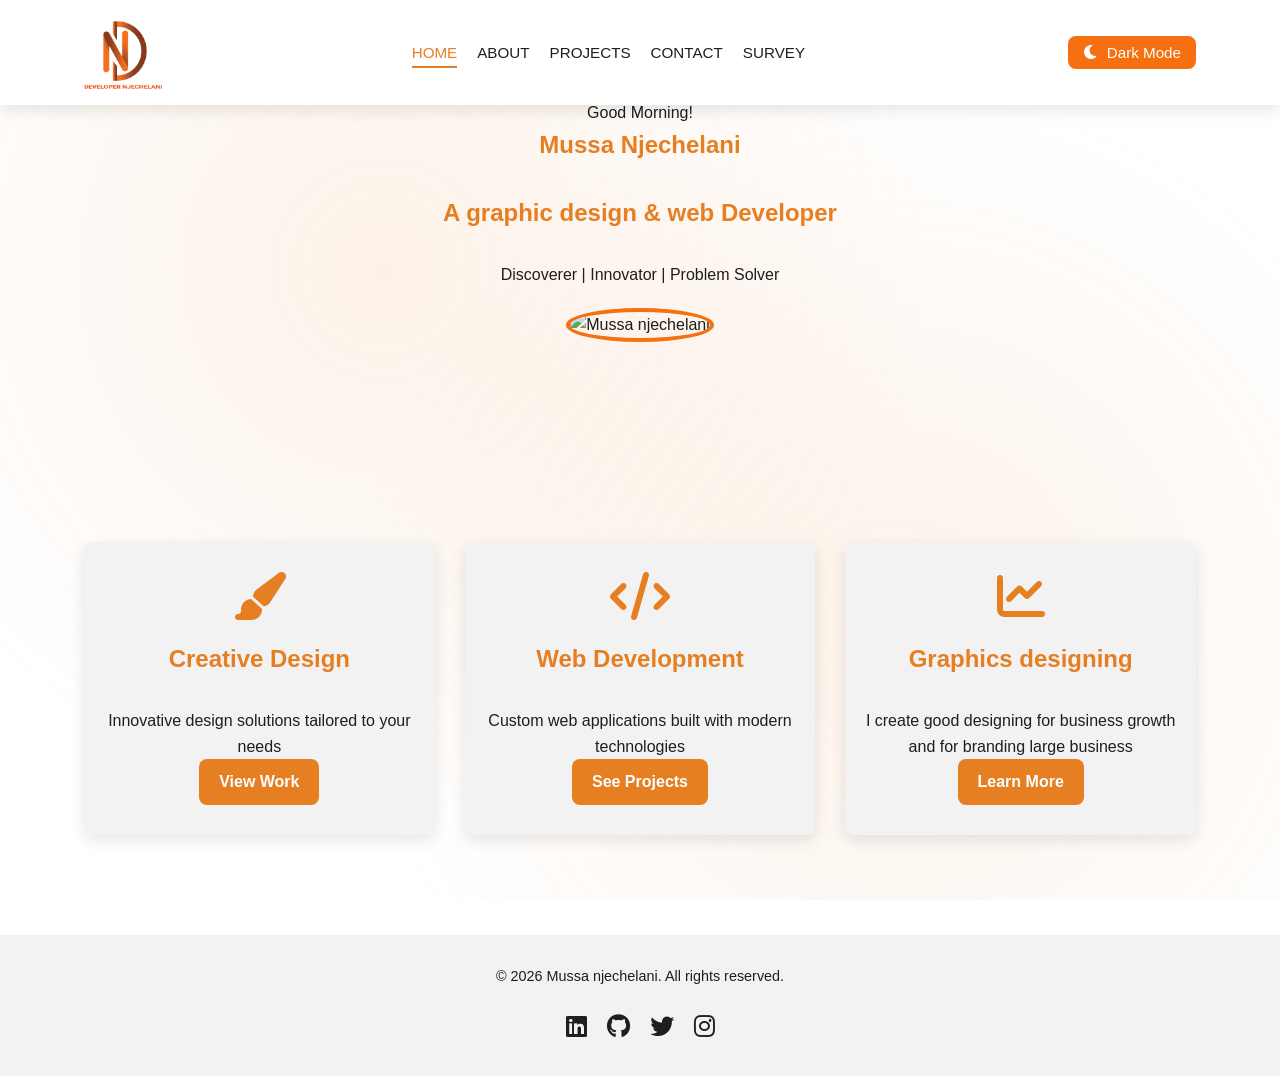
==== commit b32e5610: "Update index.html" ====
--- a/index.html
+++ b/index.html
@@ -15,7 +15,7 @@
         <div class="container">
             <div id="branding">
                 <div class="logo">
-                    <img src="njechelani logo 3.png" width="100" alt="">
+                    <img src="njechelani logo 3.png" alt="Mussa Njechelani Logo">
                 </div>
             </div>
             <nav id="main-nav">
@@ -31,14 +31,14 @@
             <button id="mobile-menu-button" class="mobile-menu-btn"><i class="fas fa-bars"></i></button>
         </div>
     </header>
-    <br><br><br><br><br>
+
     <section id="hero">
         <div class="container">
             <div id="greeting"></div>
             <h1>Mussa Njechelani</h1>
             <h2>A graphic design & web Developer</h2>
             <p>Discoverer | Innovator | Problem Solver</p>
-            <img src="mussa.png" width="40%" alt="Mussa njechelani" usemap="#profilemap">
+            <img src="mussa.png" alt="Mussa njechelani" usemap="#profilemap">
             <map name="profilemap">
                 <area shape="circle" coords="75,75,50" href="about.html" alt="About me">
             </map>
@@ -62,7 +62,7 @@
             <article>
                 <i class="fas fa-chart-line"></i>
                 <h2>Graphics designing</h2>
-                <p>I create goo designing for business growth and for branding large bussiness</p>
+                <p>I create good designing for business growth and for branding large business</p>
                 <a href="about.html" class="btn">Learn More</a>
             </article>
         </div>
--- a/style.css
+++ b/style.css
@@ -21,10 +21,38 @@
     --transition: all 0.3s ease;
 }
 
+/* Base Styles */
+* {
+    margin: 0;
+    padding: 0;
+    box-sizing: border-box;
+}
+
+body {
+    font-family: 'Segoe UI', sans-serif;
+    background-color: var(--dark-void);
+    color: var(--marigold);
+    line-height: 1.6;
+    transition: var(--transition);
+}
+
+body.light-mode {
+    background-color: var(--light-bg);
+    color: var(--light-text);
+}
+
+.container {
+    width: 90%;
+    max-width: 1200px;
+    margin: 0 auto;
+    padding: 0 20px;
+}
+
+/* Header */
 header {
     background: var(--light-bg);
     color: var(--light-text);
-    padding: 20px 0;
+    padding: 15px 0;
     position: fixed;
     width: 100%;
     top: 0;
@@ -38,54 +66,56 @@
     color: var(--marigold);
 }
 
+header .container {
+    display: flex;
+    align-items: center;
+    justify-content: space-between;
+    flex-wrap: wrap;
+}
+
 #branding {
-    float: left;
-}
-
-#branding h1 {
-    font-size: 1.8rem;
-}
-
-.highlight {
-    color: var(--light-highlight);
-}
-
-.dark-mode .highlight {
-    color: var(--liquid-lova);
+    flex: 0 0 auto;
+}
+
+.logo img {
+    width: 80px;  /* Slightly smaller logo for medium header */
+    height: auto;
+    display: block;
 }
 
 /* Navigation */
 #main-nav ul {
-    float: right;
+    display: flex;
     list-style: none;
-    margin-top: 10px;
-}
-
-#main-nav li {
-    display: inline;
-    padding: 0 15px;
+    gap: 20px;
+    margin: 0;
+    padding: 0;
 }
 
 #main-nav a {
     color: var(--light-text);
     text-decoration: none;
     text-transform: uppercase;
-    font-size: 1rem;
-    transition: var(--transition);
+    font-size: 0.95rem;
+    font-weight: 500;
+    transition: var(--transition);
+    padding: 5px 0;
 }
 
 .dark-mode #main-nav a {
     color: var(--marigold);
 }
 
-#main-nav a:hover, #main-nav .current a {
+#main-nav a:hover,
+#main-nav .current a {
     color: var(--light-highlight);
-    font-weight: bold;
-}
-
-.dark-mode #main-nav a:hover, 
+    border-bottom: 2px solid var(--light-highlight);
+}
+
+.dark-mode #main-nav a:hover,
 .dark-mode #main-nav .current a {
     color: var(--liquid-lova);
+    border-bottom-color: var(--liquid-lova);
 }
 
 /* Theme Toggle Button */
@@ -96,13 +126,12 @@
     padding: 8px 15px;
     border-radius: var(--border-radius);
     cursor: pointer;
-    float: right;
-    margin-left: 20px;
-    margin-top: 5px;
     transition: var(--transition);
     display: flex;
     align-items: center;
     gap: 8px;
+    font-size: 0.95rem;
+    margin-left: 15px;
 }
 
 .theme-btn i {
@@ -125,10 +154,11 @@
     background: transparent;
     border: none;
     color: var(--light-text);
-    font-size: 1.5rem;
+    font-size: 1.8rem;
     cursor: pointer;
+    transition: var(--transition);
+    line-height: 1;
     margin-left: 10px;
-    transition: var(--transition);
 }
 
 .dark-mode .mobile-menu-btn {
@@ -169,33 +199,6 @@
                 radial-gradient(circle at 70% 70%, rgba(230, 126, 34, 0.1) 0%, transparent 50%);
 }
 
-/* Base Styles */
-* {
-    margin: 0;
-    padding: 0;
-    box-sizing: border-box;
-}
-
-body {
-    font-family: 'Segoe UI', sans-serif;
-    background-color: var(--dark-void);
-    color: var(--marigold);
-    line-height: 1.6;
-    transition: var(--transition);
-}
-
-body.light-mode {
-    background-color: var(--light-bg);
-    color: var(--light-text);
-}
-
-.container {
-    width: 90%;
-    max-width: 1200px;
-    margin: 0 auto;
-    padding: 0 20px;
-}
-
 /* Common Section Styles */
 section {
     padding: 100px 0;
@@ -213,11 +216,54 @@
     color: var(--light-highlight);
 }
 
+/* Hero Section */
+#hero {
+    text-align: center;
+}
+
+#hero img {
+    max-width: 100%;
+    height: auto;
+    border-radius: 50%;
+    border: 4px solid var(--liquid-lova);
+    margin-top: 20px;
+}
+
+/* Quick Links */
+#quick-links .container {
+    display: grid;
+    grid-template-columns: repeat(auto-fit, minmax(250px, 1fr));
+    gap: 30px;
+    text-align: center;
+}
+
+#quick-links article {
+    background-color: var(--slate-grey);
+    padding: 30px 20px;
+    border-radius: var(--border-radius);
+    box-shadow: var(--box-shadow);
+    transition: var(--transition);
+}
+
+body.light-mode #quick-links article {
+    background-color: var(--light-card);
+}
+
+#quick-links article:hover {
+    transform: translateY(-10px);
+}
+
+#quick-links i {
+    font-size: 3rem;
+    color: var(--liquid-lova);
+    margin-bottom: 20px;
+}
+
+body.light-mode #quick-links i {
+    color: var(--light-highlight);
+}
+
 /* About Page */
-#about .container {
-    padding-top: 80px;
-}
-
 .two-column {
     display: grid;
     grid-template-columns: repeat(auto-fit, minmax(300px, 1fr));
@@ -268,7 +314,7 @@
 th {
     background-color: var(--liquid-lova);
     color: white;
-    padding: 15px;
+    padding: 12px;
     text-align: left;
 }
 
@@ -277,7 +323,7 @@
 }
 
 td {
-    padding: 15px;
+    padding: 12px;
     border-bottom: 1px solid var(--dark-void);
     color: var(--marigold);
 }
@@ -290,8 +336,9 @@
 /* Projects Page */
 .three-column {
     display: grid;
-    grid-template-columns: repeat(auto-fit, minmax(300px, 1fr));
+    grid-template-columns: repeat(auto-fit, minmax(280px, 1fr));
     gap: 30px;
+    margin-top: 30px;
 }
 
 .project-card {
@@ -338,7 +385,7 @@
     background-color: var(--liquid-lova);
     color: white;
     border: none;
-    padding: 10px 20px;
+    padding: 8px 16px;
     margin: 0 20px 20px;
     border-radius: var(--border-radius);
     cursor: pointer;
@@ -403,7 +450,7 @@
 .form-group select,
 .form-group textarea {
     width: 100%;
-    padding: 12px;
+    padding: 10px 12px;
     border-radius: var(--border-radius);
     border: none;
     background-color: var(--dark-void);
@@ -421,7 +468,7 @@
 
 .form-group textarea {
     resize: vertical;
-    min-height: 150px;
+    min-height: 120px;
 }
 
 /* Survey Page */
@@ -458,7 +505,7 @@
 
 .radio-group,
 .checkbox-group {
-    margin-bottom: 15px;
+    margin-bottom: 10px;
     display: flex;
     align-items: center;
 }
@@ -466,6 +513,7 @@
 .radio-group input,
 .checkbox-group input {
     margin-right: 10px;
+    width: auto;
 }
 
 .char-counter {
@@ -480,9 +528,9 @@
     background-color: var(--liquid-lova);
     color: white;
     border: none;
-    padding: 12px 25px;
-    border-radius: var(--border-radius);
-    font-weight: bold;
+    padding: 10px 20px;
+    border-radius: var(--border-radius);
+    font-weight: 600;
     cursor: pointer;
     transition: var(--transition);
     display: inline-block;
@@ -500,30 +548,6 @@
     box-shadow: 0 10px 20px rgba(0, 0, 0, 0.2);
 }
 
-body.light-mode .btn:hover {
-    background-color: #d35400;
-}
-
-.btn.outline {
-    background: transparent;
-    border: 2px solid var(--liquid-lova);
-    color: var(--liquid-lova);
-}
-
-body.light-mode .btn.outline {
-    border-color: var(--light-highlight);
-    color: var(--light-highlight);
-}
-
-.btn.outline:hover {
-    background-color: var(--liquid-lova);
-    color: white;
-}
-
-body.light-mode .btn.outline:hover {
-    background-color: var(--light-highlight);
-}
-
 /* Footer */
 footer {
     background-color: var(--slate-grey);
@@ -560,55 +584,24 @@
     transform: translateY(-3px);
 }
 
-body.light-mode .social a:hover {
-    color: var(--light-highlight);
-}
-
-/* Form Validation */
-input:invalid,
-textarea:invalid,
-select:invalid {
-    border-color: #ff6b6b;
-}
-
-.error-message {
-    color: #ff6b6b;
-    font-size: 0.8rem;
-    margin-top: 5px;
-    display: none;
-}
-
-input:invalid + .error-message,
-textarea:invalid + .error-message,
-select:invalid + .error-message {
-    display: block;
-}
-
 /* Responsive Design */
 @media (max-width: 768px) {
     header .container {
-        display: flex;
-        align-items: center;
-        justify-content: space-between;
         flex-wrap: wrap;
     }
 
-    #branding {
-        float: none;
-    }
-
     #main-nav ul {
-        float: none;
         display: none;
         flex-direction: column;
         width: 100%;
         background-color: var(--light-bg);
         position: absolute;
-        top: 80px;
+        top: 70px;
         left: 0;
         padding: 20px;
         box-shadow: var(--box-shadow);
-        margin-top: 0;
+        gap: 15px;
+        text-align: center;
     }
 
     .dark-mode #main-nav ul {
@@ -620,94 +613,25 @@
     }
 
     #main-nav li {
+        width: 100%;
+    }
+
+    #main-nav a {
         display: block;
         padding: 10px 0;
-        text-align: center;
     }
 
     .theme-btn {
-        float: none;
-        margin: 0;
-        order: 2;
+        margin-left: auto;
     }
 
     .mobile-menu-btn {
         display: block;
-        order: 3;
-    }
-
-    .hero {
-        flex-direction: column;
-        text-align: center;
-        padding: 120px 5% 60px;
-    }
-
-    .profile-pic {
-        margin-top: 30px;
-        width: 200px;
-    }
-
-    section {
-        padding: 80px 0;
-    }
-}
-
-/* Comments Section */
-.comments textarea {
-    width: 100%;
-    height: 150px;
-    padding: 15px;
-    border-radius: var(--border-radius);
-    border: none;
-    background-color: var(--slate-grey);
-    color: var(--marigold);
-    margin-bottom: 20px;
-    resize: vertical;
-}
-
-body.light-mode .comments textarea {
-    background-color: var(--light-card);
-    color: var(--light-text);
-    border: 1px solid #ddd;
-}
-
-#commentList {
-    list-style: none;
-}
-
-#commentList li {
-    background-color: var(--slate-grey);
-    padding: 15px;
-    margin-bottom: 15px;
-    border-radius: var(--border-radius);
-    position: relative;
-    padding-left: 50px;
-}
-
-body.light-mode #commentList li {
-    background-color: var(--light-card);
-}
-
-#commentList li:before {
-    content: "\f075";
-    font-family: "Font Awesome 6 Free";
-    font-weight: 900;
-    position: absolute;
-    left: 15px;
-    top: 15px;
-    color: var(--liquid-lova);
-}
-
-body.light-mode #commentList li:before {
-    color: var(--light-highlight);
-}
-
-/* Map Container */
-.map-container {
-    margin-top: 50px;
-    border-radius: var(--border-radius);
-    overflow: hidden;
-    box-shadow: var(--box-shadow);
+    }
+
+    #hero img {
+        width: 70%;
+    }
 }
 
 /* Utility Classes */
@@ -722,9 +646,3 @@
 .mb-20 {
     margin-bottom: 20px;
 }
-
-.logo img {
-    width: 100px;
-    height: auto;
-    display: block;
-}
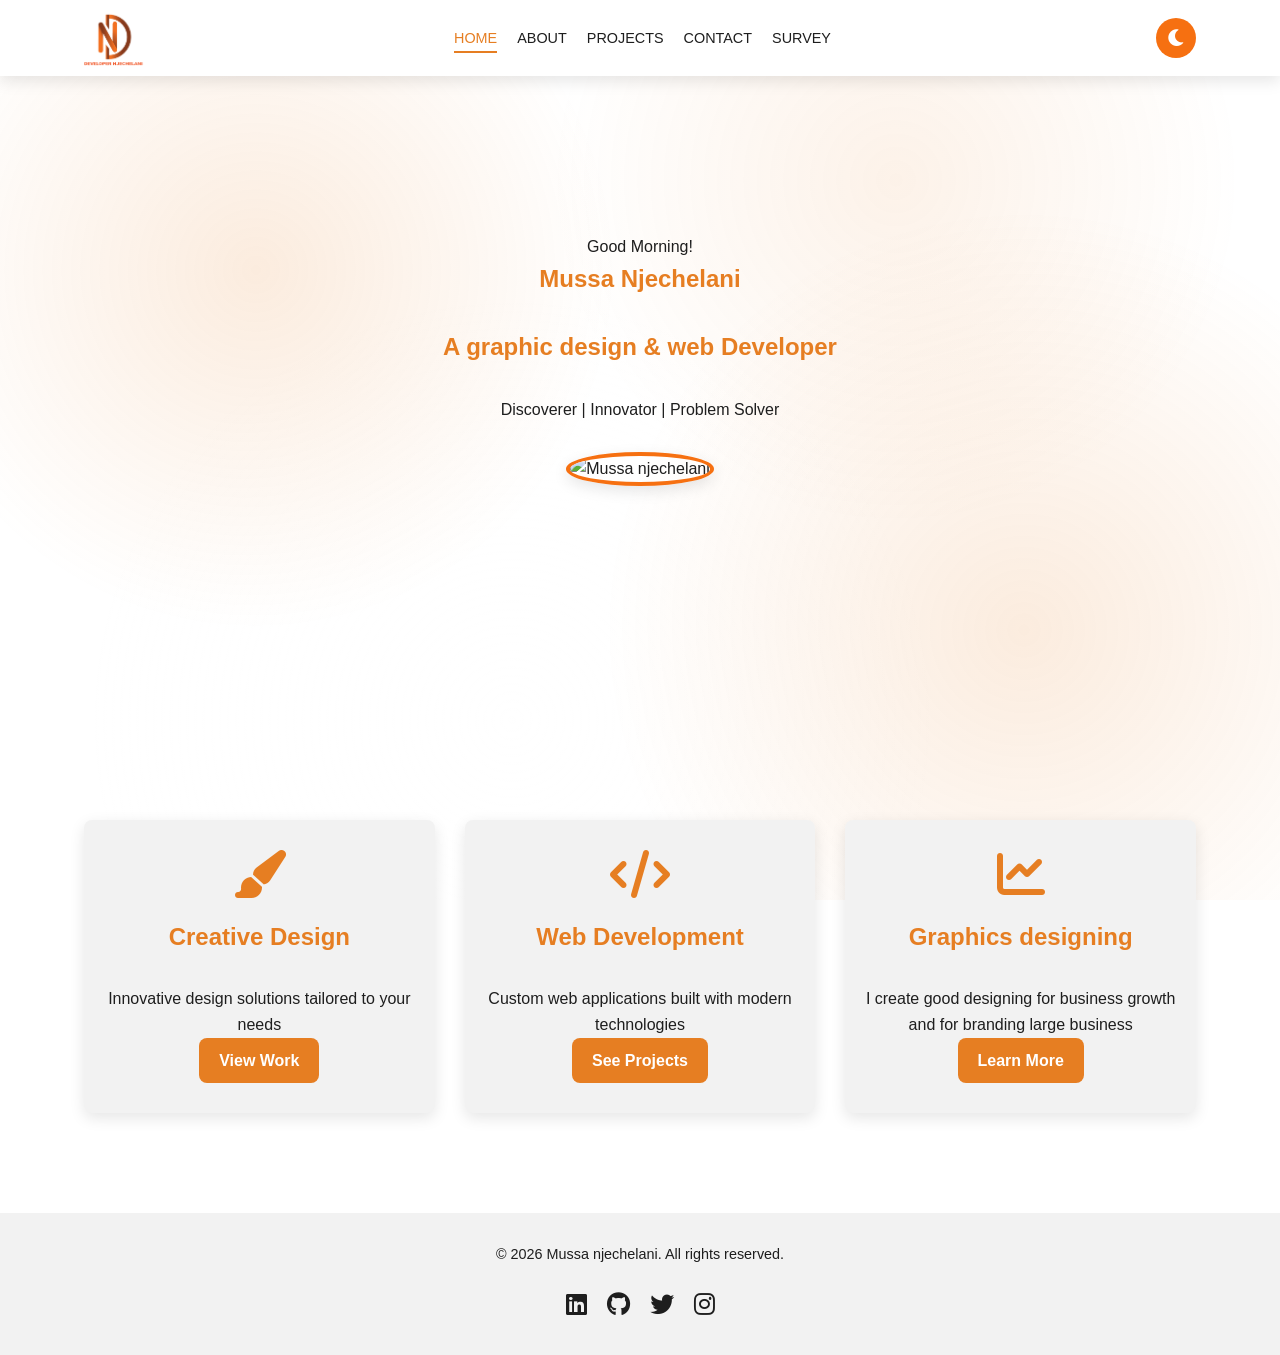
==== commit dd277fe0: "Update index.html" ====
--- a/index.html
+++ b/index.html
@@ -27,7 +27,7 @@
                     <li><a href="survey.html">Survey</a></li>
                 </ul>
             </nav>
-            <button id="theme-toggle" class="theme-btn"><i class="fas fa-moon"></i> Dark Mode</button>
+            <button id="theme-toggle" class="theme-btn"><i class="fas fa-moon"></i></button>
             <button id="mobile-menu-button" class="mobile-menu-btn"><i class="fas fa-bars"></i></button>
         </div>
     </header>
--- a/style.css
+++ b/style.css
@@ -1,4 +1,4 @@
-/* styles.css - Unified Styles for All Pages */
+/* styles.css - Professional Portfolio with Enhanced Animations */
 
 :root {
     /* Dark Mode Colors */
@@ -15,13 +15,12 @@
     --light-card: #f2f2f2;
     --light-highlight: #e67e22;
     
-    /* Common Styles */
+    /* Common */
     --border-radius: 8px;
     --box-shadow: 0 5px 15px rgba(0, 0, 0, 0.1);
     --transition: all 0.3s ease;
 }
 
-/* Base Styles */
 * {
     margin: 0;
     padding: 0;
@@ -34,6 +33,8 @@
     color: var(--marigold);
     line-height: 1.6;
     transition: var(--transition);
+    position: relative;
+    overflow-x: hidden;
 }
 
 body.light-mode {
@@ -41,139 +42,7 @@
     color: var(--light-text);
 }
 
-.container {
-    width: 90%;
-    max-width: 1200px;
-    margin: 0 auto;
-    padding: 0 20px;
-}
-
-/* Header */
-header {
-    background: var(--light-bg);
-    color: var(--light-text);
-    padding: 15px 0;
-    position: fixed;
-    width: 100%;
-    top: 0;
-    z-index: 1000;
-    box-shadow: var(--box-shadow);
-    transition: var(--transition);
-}
-
-.dark-mode header {
-    background: var(--slate-grey);
-    color: var(--marigold);
-}
-
-header .container {
-    display: flex;
-    align-items: center;
-    justify-content: space-between;
-    flex-wrap: wrap;
-}
-
-#branding {
-    flex: 0 0 auto;
-}
-
-.logo img {
-    width: 80px;  /* Slightly smaller logo for medium header */
-    height: auto;
-    display: block;
-}
-
-/* Navigation */
-#main-nav ul {
-    display: flex;
-    list-style: none;
-    gap: 20px;
-    margin: 0;
-    padding: 0;
-}
-
-#main-nav a {
-    color: var(--light-text);
-    text-decoration: none;
-    text-transform: uppercase;
-    font-size: 0.95rem;
-    font-weight: 500;
-    transition: var(--transition);
-    padding: 5px 0;
-}
-
-.dark-mode #main-nav a {
-    color: var(--marigold);
-}
-
-#main-nav a:hover,
-#main-nav .current a {
-    color: var(--light-highlight);
-    border-bottom: 2px solid var(--light-highlight);
-}
-
-.dark-mode #main-nav a:hover,
-.dark-mode #main-nav .current a {
-    color: var(--liquid-lova);
-    border-bottom-color: var(--liquid-lova);
-}
-
-/* Theme Toggle Button */
-.theme-btn {
-    background: var(--liquid-lova);
-    color: white;
-    border: none;
-    padding: 8px 15px;
-    border-radius: var(--border-radius);
-    cursor: pointer;
-    transition: var(--transition);
-    display: flex;
-    align-items: center;
-    gap: 8px;
-    font-size: 0.95rem;
-    margin-left: 15px;
-}
-
-.theme-btn i {
-    font-size: 1rem;
-}
-
-.theme-btn:hover {
-    background-color: var(--gloun-lova);
-    transform: translateY(-2px);
-}
-
-.dark-mode .theme-btn {
-    background: var(--liquid-lova);
-    color: white;
-}
-
-/* Mobile Menu Button */
-.mobile-menu-btn {
-    display: none;
-    background: transparent;
-    border: none;
-    color: var(--light-text);
-    font-size: 1.8rem;
-    cursor: pointer;
-    transition: var(--transition);
-    line-height: 1;
-    margin-left: 10px;
-}
-
-.dark-mode .mobile-menu-btn {
-    color: var(--marigold);
-}
-
-.mobile-menu-btn:hover {
-    color: var(--light-highlight);
-}
-
-.dark-mode .mobile-menu-btn:hover {
-    color: var(--liquid-lova);
-}
-
-/* Background Animation */
+/* ===== BIG ANIMATION BACKGROUND ===== */
 body::before {
     content: '';
     position: fixed;
@@ -181,25 +50,158 @@
     left: 0;
     width: 100%;
     height: 100%;
-    background: radial-gradient(circle at 30% 30%, rgba(246, 112, 17, 0.1) 0%, transparent 50%),
-                radial-gradient(circle at 70% 70%, rgba(135, 56, 0, 0.1) 0%, transparent 50%);
-    animation: gradientShift 15s ease infinite;
+    background: 
+        radial-gradient(circle at 20% 30%, rgba(246, 112, 17, 0.2) 0%, transparent 30%),
+        radial-gradient(circle at 80% 70%, rgba(135, 56, 0, 0.2) 0%, transparent 35%),
+        radial-gradient(circle at 40% 80%, rgba(255, 228, 208, 0.1) 0%, transparent 40%),
+        radial-gradient(circle at 70% 20%, rgba(246, 112, 17, 0.15) 0%, transparent 30%);
+    animation: bigShift 20s ease infinite alternate;
     pointer-events: none;
     z-index: -1;
 }
 
-@keyframes gradientShift {
-    0% { background-position: 0% 0%; }
-    50% { background-position: 100% 100%; }
-    100% { background-position: 0% 0%; }
+@keyframes bigShift {
+    0% { background-position: 0% 0%, 0% 0%, 0% 0%, 0% 0%; }
+    100% { background-position: 10% 10%, 15% 15%, -5% -5%, 5% 5%; }
 }
 
 body.light-mode::before {
-    background: radial-gradient(circle at 30% 30%, rgba(230, 126, 34, 0.1) 0%, transparent 50%),
-                radial-gradient(circle at 70% 70%, rgba(230, 126, 34, 0.1) 0%, transparent 50%);
-}
-
-/* Common Section Styles */
+    background: 
+        radial-gradient(circle at 20% 30%, rgba(230, 126, 34, 0.15) 0%, transparent 30%),
+        radial-gradient(circle at 80% 70%, rgba(230, 126, 34, 0.15) 0%, transparent 35%),
+        radial-gradient(circle at 40% 80%, rgba(255, 255, 255, 0.2) 0%, transparent 40%),
+        radial-gradient(circle at 70% 20%, rgba(230, 126, 34, 0.1) 0%, transparent 30%);
+}
+
+.container {
+    width: 90%;
+    max-width: 1200px;
+    margin: 0 auto;
+    padding: 0 20px;
+}
+
+/* ===== HEADER ===== */
+header {
+    background: var(--light-bg);
+    color: var(--light-text);
+    padding: 10px 0; /* smaller header */
+    position: fixed;
+    width: 100%;
+    top: 0;
+    z-index: 1000;
+    box-shadow: var(--box-shadow);
+    transition: var(--transition);
+}
+
+.dark-mode header {
+    background: var(--slate-grey);
+    color: var(--marigold);
+}
+
+header .container {
+    display: flex;
+    align-items: center;
+    justify-content: space-between;
+    flex-wrap: wrap;
+}
+
+#branding, .logo {
+    flex: 0 0 auto;
+}
+
+.logo img {
+    width: 60px; /* smaller logo */
+    height: auto;
+    display: block;
+}
+
+/* Navigation */
+#main-nav ul {
+    display: flex;
+    list-style: none;
+    gap: 20px;
+    margin: 0;
+    padding: 0;
+}
+
+#main-nav a {
+    color: var(--light-text);
+    text-decoration: none;
+    text-transform: uppercase;
+    font-size: 0.9rem;
+    font-weight: 500;
+    transition: var(--transition);
+    padding: 5px 0;
+}
+
+.dark-mode #main-nav a {
+    color: var(--marigold);
+}
+
+#main-nav a:hover,
+#main-nav .current a {
+    color: var(--light-highlight);
+    border-bottom: 2px solid var(--light-highlight);
+}
+
+.dark-mode #main-nav a:hover,
+.dark-mode #main-nav .current a {
+    color: var(--liquid-lova);
+    border-bottom-color: var(--liquid-lova);
+}
+
+/* Theme Toggle Button (icon only) */
+.theme-btn {
+    background: var(--liquid-lova);
+    color: white;
+    border: none;
+    width: 40px;
+    height: 40px;
+    border-radius: 50%;
+    cursor: pointer;
+    transition: var(--transition);
+    display: flex;
+    align-items: center;
+    justify-content: center;
+    font-size: 1.2rem;
+    margin-left: 15px;
+}
+
+.theme-btn:hover {
+    background-color: var(--gloun-lova);
+    transform: translateY(-2px);
+}
+
+.dark-mode .theme-btn {
+    background: var(--liquid-lova);
+}
+
+/* Mobile Menu Button */
+.mobile-menu-btn {
+    display: none;
+    background: transparent;
+    border: none;
+    color: var(--light-text);
+    font-size: 2rem;
+    cursor: pointer;
+    transition: var(--transition);
+    line-height: 1;
+    margin-left: 10px;
+}
+
+.dark-mode .mobile-menu-btn {
+    color: var(--marigold);
+}
+
+.mobile-menu-btn:hover {
+    color: var(--light-highlight);
+}
+
+.dark-mode .mobile-menu-btn:hover {
+    color: var(--liquid-lova);
+}
+
+/* ===== SECTIONS ===== */
 section {
     padding: 100px 0;
     position: relative;
@@ -219,14 +221,20 @@
 /* Hero Section */
 #hero {
     text-align: center;
+    min-height: 80vh;
+    display: flex;
+    align-items: center;
+    justify-content: center;
 }
 
 #hero img {
-    max-width: 100%;
+    max-width: 300px; /* reduced size */
+    width: 100%;
     height: auto;
     border-radius: 50%;
     border: 4px solid var(--liquid-lova);
-    margin-top: 20px;
+    margin-top: 30px;
+    box-shadow: var(--box-shadow);
 }
 
 /* Quick Links */
@@ -584,7 +592,7 @@
     transform: translateY(-3px);
 }
 
-/* Responsive Design */
+/* ===== RESPONSIVE ===== */
 @media (max-width: 768px) {
     header .container {
         flex-wrap: wrap;
@@ -630,19 +638,14 @@
     }
 
     #hero img {
-        width: 70%;
-    }
-}
-
-/* Utility Classes */
-.text-center {
-    text-align: center;
-}
-
-.mt-20 {
-    margin-top: 20px;
-}
-
-.mb-20 {
-    margin-bottom: 20px;
-}
+        max-width: 200px;
+    }
+
+    #hero h1 {
+        font-size: 2rem;
+    }
+
+    #hero h2 {
+        font-size: 1.2rem;
+    }
+}
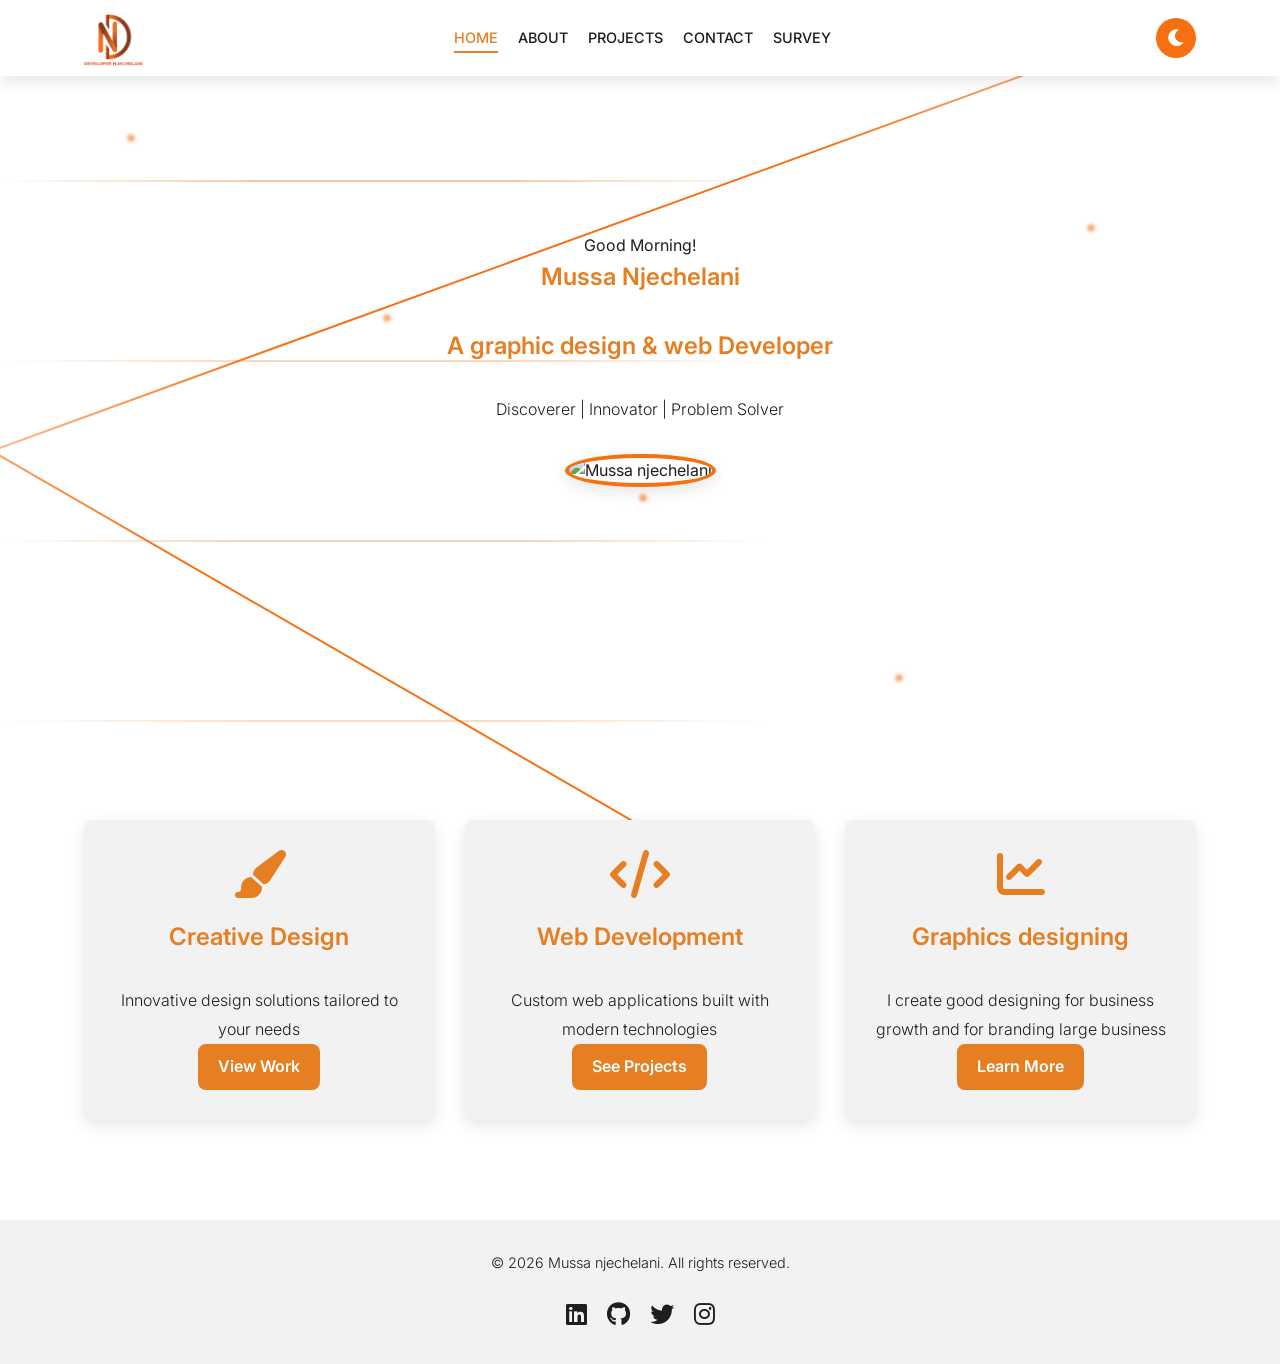
==== commit 10f3154d: "Enhance index.html with animation and fonts Added a curling line animation background and a Google F" ====
--- a/index.html
+++ b/index.html
@@ -9,8 +9,24 @@
     <title>Personal Portfolio | Homepage</title>
     <link rel="stylesheet" href="style.css">
     <link rel="stylesheet" href="https://cdnjs.cloudflare.com/ajax/libs/font-awesome/6.0.0-beta3/css/all.min.css">
+    <link href="https://fonts.googleapis.com/css2?family=Inter:wght@300;400;500;600;700&display=swap" rel="stylesheet">
 </head>
 <body class="light-mode">
+    <!-- Curling Line Animation Background -->
+    <div class="curling-lines">
+        <div class="curling-line line-1"></div>
+        <div class="curling-line line-2"></div>
+        <div class="curling-line line-3"></div>
+        <div class="curling-line line-4"></div>
+        <div class="line-diagonal diag-1"></div>
+        <div class="line-diagonal diag-2"></div>
+        <div class="line-dot" style="top: 15%; left: 10%; animation-delay: 0s;"></div>
+        <div class="line-dot" style="top: 35%; left: 30%; animation-delay: -1s;"></div>
+        <div class="line-dot" style="top: 55%; left: 50%; animation-delay: -2s;"></div>
+        <div class="line-dot" style="top: 75%; left: 70%; animation-delay: -3s;"></div>
+        <div class="line-dot" style="top: 25%; left: 85%; animation-delay: -4s;"></div>
+    </div>
+
     <header>
         <div class="container">
             <div id="branding">
--- a/style.css
+++ b/style.css
@@ -1,4 +1,4 @@
-/* styles.css - Professional Portfolio with Enhanced Animations */
+/* styles.css - Professional Portfolio with Modern Font, Animations & Mobile Fix */
 
 :root {
     /* Dark Mode Colors */
@@ -28,7 +28,7 @@
 }
 
 body {
-    font-family: 'Segoe UI', sans-serif;
+    font-family: 'Inter', -apple-system, BlinkMacSystemFont, 'Segoe UI', Roboto, sans-serif;
     background-color: var(--dark-void);
     color: var(--marigold);
     line-height: 1.6;
@@ -42,35 +42,164 @@
     color: var(--light-text);
 }
 
-/* ===== BIG ANIMATION BACKGROUND ===== */
-body::before {
-    content: '';
+/* ===== CURLING LINE ANIMATION BACKGROUND ===== */
+.curling-lines {
     position: fixed;
     top: 0;
     left: 0;
     width: 100%;
     height: 100%;
-    background: 
-        radial-gradient(circle at 20% 30%, rgba(246, 112, 17, 0.2) 0%, transparent 30%),
-        radial-gradient(circle at 80% 70%, rgba(135, 56, 0, 0.2) 0%, transparent 35%),
-        radial-gradient(circle at 40% 80%, rgba(255, 228, 208, 0.1) 0%, transparent 40%),
-        radial-gradient(circle at 70% 20%, rgba(246, 112, 17, 0.15) 0%, transparent 30%);
-    animation: bigShift 20s ease infinite alternate;
     pointer-events: none;
     z-index: -1;
-}
-
-@keyframes bigShift {
-    0% { background-position: 0% 0%, 0% 0%, 0% 0%, 0% 0%; }
-    100% { background-position: 10% 10%, 15% 15%, -5% -5%, 5% 5%; }
-}
-
-body.light-mode::before {
-    background: 
-        radial-gradient(circle at 20% 30%, rgba(230, 126, 34, 0.15) 0%, transparent 30%),
-        radial-gradient(circle at 80% 70%, rgba(230, 126, 34, 0.15) 0%, transparent 35%),
-        radial-gradient(circle at 40% 80%, rgba(255, 255, 255, 0.2) 0%, transparent 40%),
-        radial-gradient(circle at 70% 20%, rgba(230, 126, 34, 0.1) 0%, transparent 30%);
+    overflow: hidden;
+}
+
+.curling-line {
+    position: absolute;
+    width: 100%;
+    height: 2px;
+    background: linear-gradient(
+        90deg,
+        transparent 0%,
+        var(--liquid-lova) 20%,
+        var(--liquid-lova) 40%,
+        transparent 60%,
+        transparent 100%
+    );
+    background-size: 200% 100%;
+    animation: curlMove 8s ease-in-out infinite;
+    opacity: 0.4;
+}
+
+.dark-mode .curling-line {
+    background: linear-gradient(
+        90deg,
+        transparent 0%,
+        #F67011 20%,
+        #F67011 40%,
+        transparent 60%,
+        transparent 100%
+    );
+    opacity: 0.5;
+}
+
+.light-mode .curling-line {
+    background: linear-gradient(
+        90deg,
+        transparent 0%,
+        #e67e22 20%,
+        #e67e22 40%,
+        transparent 60%,
+        transparent 100%
+    );
+}
+
+.line-1 { top: 20%; animation-delay: 0s; }
+.line-2 { top: 40%; animation-delay: -1.5s; opacity: 0.3; }
+.line-3 { top: 60%; animation-delay: -3s; opacity: 0.35; }
+.line-4 { top: 80%; animation-delay: -4.5s; opacity: 0.25; }
+
+.line-diagonal {
+    position: absolute;
+    width: 150%;
+    height: 2px;
+    background: linear-gradient(
+        90deg,
+        transparent 0%,
+        var(--liquid-lova) 15%,
+        var(--liquid-lova) 30%,
+        transparent 45%,
+        transparent 100%
+    );
+    background-size: 200% 100%;
+    transform-origin: left center;
+    animation: diagonalMove 12s linear infinite;
+}
+
+.diag-1 {
+    top: 30%;
+    left: -25%;
+    transform: rotate(30deg);
+    animation: diagonalMove 15s linear infinite;
+}
+
+.diag-2 {
+    top: 60%;
+    left: -20%;
+    transform: rotate(-20deg);
+    animation: diagonalMove 18s linear reverse infinite;
+}
+
+@keyframes curlMove {
+    0% {
+        background-position: 0% 0%;
+        transform: scaleX(0.8) translateX(-10%);
+        opacity: 0.2;
+    }
+    25% {
+        background-position: 50% 0%;
+        transform: scaleX(1.2) translateX(5%);
+        opacity: 0.5;
+    }
+    50% {
+        background-position: 100% 0%;
+        transform: scaleX(1) translateX(20%);
+        opacity: 0.4;
+    }
+    75% {
+        background-position: 150% 0%;
+        transform: scaleX(1.3) translateX(10%);
+        opacity: 0.5;
+    }
+    100% {
+        background-position: 200% 0%;
+        transform: scaleX(0.9) translateX(-5%);
+        opacity: 0.2;
+    }
+}
+
+@keyframes diagonalMove {
+    0% {
+        background-position: 0% 0%;
+        transform: rotate(30deg) translateX(-30%);
+    }
+    50% {
+        background-position: 100% 0%;
+        transform: rotate(30deg) translateX(20%);
+    }
+    100% {
+        background-position: 200% 0%;
+        transform: rotate(30deg) translateX(-30%);
+    }
+}
+
+.line-dot {
+    position: absolute;
+    width: 6px;
+    height: 6px;
+    border-radius: 50%;
+    background: var(--liquid-lova);
+    filter: blur(2px);
+    animation: dotFloat 6s ease-in-out infinite;
+}
+
+@keyframes dotFloat {
+    0%, 100% {
+        transform: translate(0, 0);
+        opacity: 0;
+    }
+    25% {
+        transform: translate(20vw, 10vh);
+        opacity: 1;
+    }
+    50% {
+        transform: translate(40vw, -5vh);
+        opacity: 0.8;
+    }
+    75% {
+        transform: translate(60vw, 15vh);
+        opacity: 0.5;
+    }
 }
 
 .container {
@@ -84,7 +213,7 @@
 header {
     background: var(--light-bg);
     color: var(--light-text);
-    padding: 10px 0; /* smaller header */
+    padding: 10px 0;
     position: fixed;
     width: 100%;
     top: 0;
@@ -110,7 +239,7 @@
 }
 
 .logo img {
-    width: 60px; /* smaller logo */
+    width: 60px;
     height: auto;
     display: block;
 }
@@ -210,6 +339,7 @@
 h1, h2, h3 {
     margin-bottom: 30px;
     color: var(--liquid-lova);
+    font-weight: 600;
 }
 
 body.light-mode h1,
@@ -218,6 +348,11 @@
     color: var(--light-highlight);
 }
 
+p {
+    font-weight: 300;
+    line-height: 1.8;
+}
+
 /* Hero Section */
 #hero {
     text-align: center;
@@ -228,7 +363,7 @@
 }
 
 #hero img {
-    max-width: 300px; /* reduced size */
+    max-width: 300px;
     width: 100%;
     height: auto;
     border-radius: 50%;
@@ -616,17 +751,8 @@
         background-color: var(--slate-grey);
     }
 
-    #main-nav ul.show {
+    #main-nav.show ul {
         display: flex;
-    }
-
-    #main-nav li {
-        width: 100%;
-    }
-
-    #main-nav a {
-        display: block;
-        padding: 10px 0;
     }
 
     .theme-btn {
